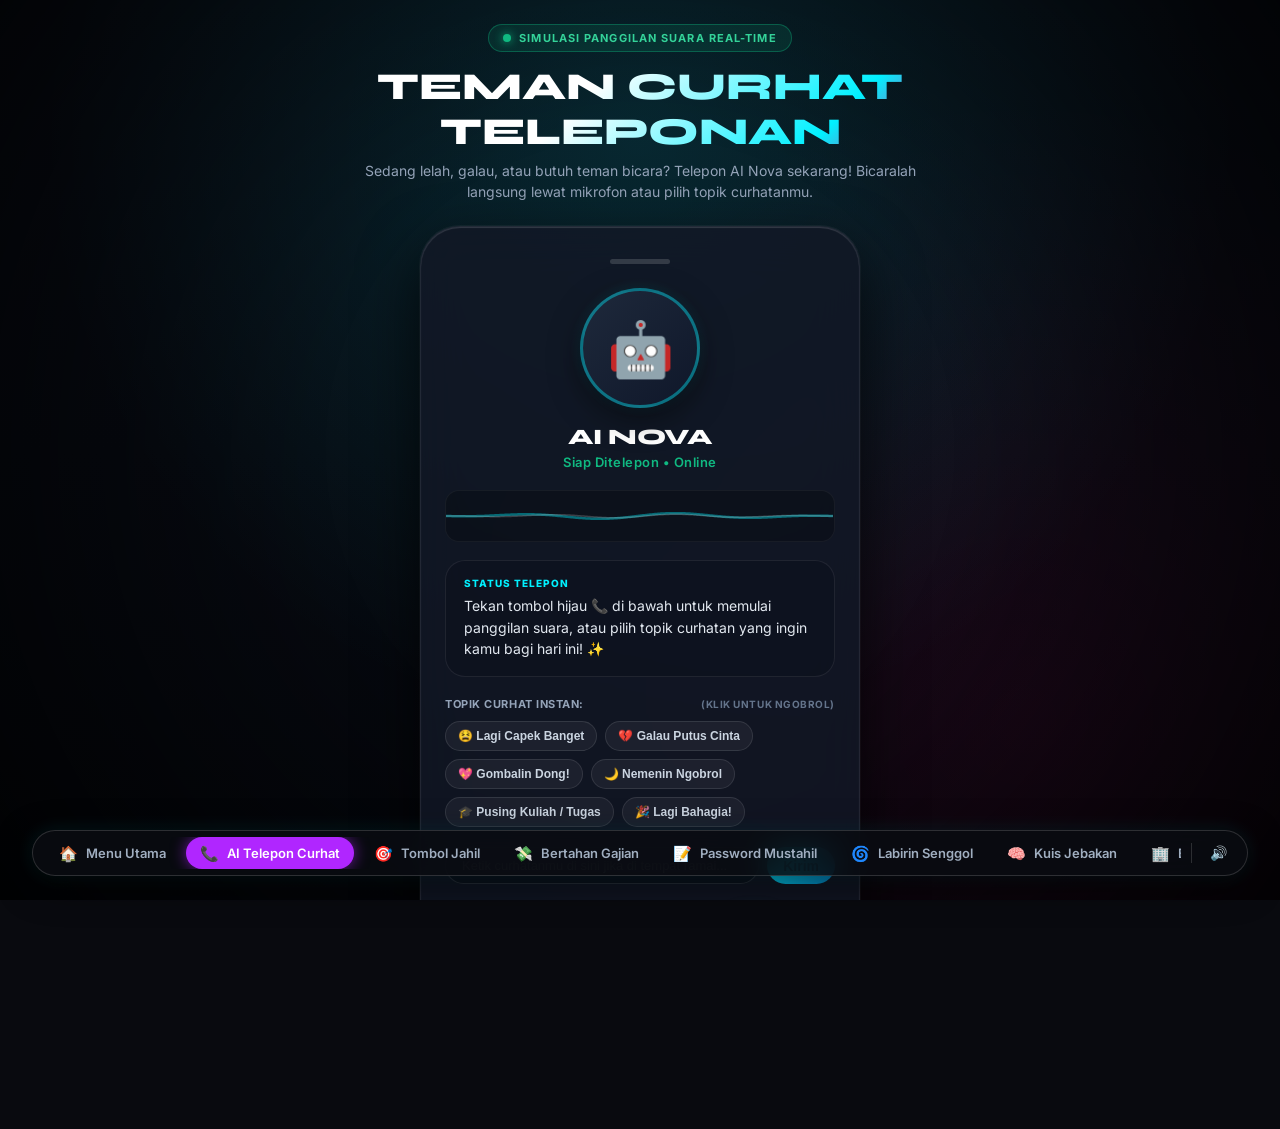
==== ai-call.html @ 05ef11a6 "feat: revamp AI into AI Nova interactive voice phone call simulation" ====
<!DOCTYPE html>
<html lang="id">
<head>
  <meta charset="UTF-8">
  <meta name="viewport" content="width=device-width, initial-scale=1.0">
  <title>AI Nova // Teleponan Curhat &amp; Gombal</title>
  <link rel="stylesheet" href="css/common.css">
  <link rel="stylesheet" href="css/ai-call.css">
</head>
<body class="ai-call-page">

  <!-- Header Section -->
  <header class="call-header">
    <div class="call-badge">
      <span class="call-pulse-dot"></span>
      <span>SIMULASI PANGGILAN SUARA REAL-TIME</span>
    </div>
    <h1 class="call-title">TEMAN CURHAT TELEPONAN</h1>
    <p class="call-subtitle">
      Sedang lelah, galau, atau butuh teman bicara? Telepon AI Nova sekarang! Bicaralah langsung lewat mikrofon atau pilih topik curhatanmu.
    </p>
  </header>

  <!-- Main Smartphone Mockup Screen -->
  <main class="phone-container" id="phoneContainer">
    <!-- Top Notch -->
    <div class="phone-speaker-notch"></div>

    <!-- Caller Profile -->
    <div class="caller-profile">
      <div class="avatar-wrapper">
        <div class="avatar-halo"></div>
        <div class="avatar-circle" id="avatarCircle">
          🤖
        </div>
      </div>
      <h2 class="caller-name" id="callerName">AI NOVA</h2>
      <div class="call-status" id="callStatus">
        Siap Ditelepon • Online
      </div>
    </div>

    <!-- Audio Soundwave Visualizer -->
    <div class="soundwave-box">
      <canvas id="soundwaveCanvas"></canvas>
    </div>

    <!-- Live Subtitle / Captions -->
    <div class="caption-card">
      <div class="caption-label" id="captionLabel">
        STATUS TELEPON
      </div>
      <div class="caption-text" id="captionText">
        Tekan tombol hijau 📞 di bawah untuk memulai panggilan suara, atau pilih topik curhatan yang ingin kamu bagi hari ini! ✨
      </div>
    </div>

    <!-- Quick Topic Chips -->
    <div class="topic-pills-container">
      <div class="topic-header">
        <span>Topik Curhat Instan:</span>
        <span style="font-size: 10px; color: #64748b;">(Klik untuk ngobrol)</span>
      </div>
      <div class="topic-chips">
        <button class="chip-btn" data-topic="capek">😫 Lagi Capek Banget</button>
        <button class="chip-btn" data-topic="galau">💔 Galau Putus Cinta</button>
        <button class="chip-btn" data-topic="gombal">💖 Gombalin Dong!</button>
        <button class="chip-btn" data-topic="kesepian">🌙 Nemenin Ngobrol</button>
        <button class="chip-btn" data-topic="kuliah">🎓 Pusing Kuliah / Tugas</button>
        <button class="chip-btn" data-topic="senang">🎉 Lagi Bahagia!</button>
      </div>
    </div>

    <!-- Text Chat Input Row -->
    <div class="call-input-row">
      <input type="text" class="call-input" id="chatInput" placeholder="Ketik curhatanmu di sini jika di tempat ramai..." autocomplete="off">
      <button class="call-send-btn" id="btnSendChat" title="Kirim Pesan">Kirim</button>
    </div>

    <!-- In-Call Keypad Control Buttons -->
    <div class="phone-controls-row">
      <!-- Mute Toggle -->
      <button class="ctrl-btn" id="btnMute" title="Mute Mikrofon">
        🎙️
        <span class="ctrl-label">Mute</span>
      </button>

      <!-- Mic Voice Recognition -->
      <button class="ctrl-btn" id="btnMic" title="Tekan untuk Bicara (Speech-to-Text)">
        🗣️
        <span class="ctrl-label">Bicara</span>
      </button>

      <!-- Speaker Toggle -->
      <button class="ctrl-btn" id="btnSpeaker" title="Speaker Suara AI">
        🔊
        <span class="ctrl-label">Speaker</span>
      </button>

      <!-- Main Action: Start Call (Green) -->
      <button class="call-btn-main btn-start-call" id="btnStartCall" title="Mulai Telepon">
        📞
      </button>

      <!-- Main Action: End Call (Red - initially hidden) -->
      <button class="call-btn-main btn-end-call" id="btnEndCall" style="display: none;" title="Tutup Telepon">
        🔴
      </button>
    </div>
  </main>

  <!-- Scripts -->
  <script src="js/audio-fx.js"></script>
  <script src="js/nav-bar.js"></script>
  <script src="js/ai-call.js"></script>
</body>
</html>
---- css/common.css ----
@import url('https://fonts.googleapis.com/css2?family=Fira+Code:wght@400;500;700&family=Inter:wght@300;400;600;800;900&family=Press+Start+2P&family=Syne:wght@700;800;900&family=VT323&display=swap');

:root {
  --font-mono: 'VT323', 'Fira Code', monospace;
  --font-sans: 'Inter', -apple-system, BlinkMacSystemFont, sans-serif;
  --font-display: 'Syne', sans-serif;
  --font-pixel: 'Press Start 2P', monospace;
  
  --bg-dark: #090a0f;
  --panel-bg: rgba(18, 20, 29, 0.85);
  --border-color: rgba(255, 255, 255, 0.12);
  
  --neon-green: #39ff14;
  --neon-amber: #ffb000;
  --neon-cyan: #00f0ff;
  --neon-purple: #b026ff;
  --neon-acid: #ccff00;
  --neon-red: #ff2a5f;
}

* {
  box-sizing: border-box;
  margin: 0;
  padding: 0;
}

html, body {
  width: 100%;
  height: 100%;
  background-color: var(--bg-dark);
  color: #fff;
  font-family: var(--font-sans);
  overflow-x: hidden;
}

/* Universal Floating Switcher Dock */
.showcase-dock {
  position: fixed;
  bottom: 24px;
  left: 50%;
  transform: translateX(-50%);
  z-index: 99999;
  display: flex;
  align-items: center;
  gap: 8px;
  background: rgba(10, 12, 18, 0.88);
  backdrop-filter: blur(16px);
  -webkit-backdrop-filter: blur(16px);
  border: 1px solid rgba(255, 255, 255, 0.15);
  padding: 6px 12px;
  border-radius: 9999px;
  box-shadow: 0 10px 35px rgba(0, 0, 0, 0.6), 0 0 20px rgba(0, 240, 255, 0.1);
  transition: all 0.3s cubic-bezier(0.16, 1, 0.3, 1);
  user-select: none;
  max-width: 95vw;
}

.dock-scroll-wrapper {
  display: flex;
  align-items: center;
  gap: 6px;
  overflow-x: auto;
  scrollbar-width: none; /* Firefox */
}

.dock-scroll-wrapper::-webkit-scrollbar {
  display: none; /* Chrome/Safari */
}

.showcase-dock:hover {
  border-color: rgba(255, 255, 255, 0.3);
  box-shadow: 0 14px 40px rgba(0, 0, 0, 0.75), 0 0 25px rgba(0, 240, 255, 0.2);
}

.dock-item {
  display: flex;
  align-items: center;
  gap: 8px;
  padding: 8px 14px;
  border-radius: 9999px;
  color: #a0aec0;
  text-decoration: none;
  font-size: 13px;
  font-weight: 600;
  transition: all 0.2s ease;
  white-space: nowrap;
}

.dock-item span.icon {
  font-size: 15px;
  line-height: 1;
}

.dock-item:hover {
  color: #fff;
  background: rgba(255, 255, 255, 0.08);
}

.dock-item.active {
  color: #000;
  background: #fff;
  box-shadow: 0 0 15px rgba(255, 255, 255, 0.4);
}

.dock-item.active.terminal-theme {
  background: var(--neon-green);
  color: #000;
  box-shadow: 0 0 15px rgba(57, 255, 20, 0.6);
}

.dock-item.active.button-theme {
  background: var(--neon-purple);
  color: #fff;
  box-shadow: 0 0 15px rgba(176, 38, 255, 0.6);
}

.dock-item.active.payday-theme {
  background: #10b981;
  color: #000;
  box-shadow: 0 0 15px rgba(16, 185, 129, 0.6);
}

.dock-item.active.cyberpunk-theme {
  background: var(--neon-acid);
  color: #000;
  box-shadow: 0 0 15px rgba(204, 255, 0, 0.6);
}

.dock-divider {
  width: 1px;
  height: 20px;
  background: rgba(255, 255, 255, 0.15);
  margin: 0 2px;
}

.dock-sound-btn {
  background: transparent;
  border: none;
  color: #a0aec0;
  cursor: pointer;
  padding: 8px;
  border-radius: 50%;
  display: flex;
  align-items: center;
  justify-content: center;
  font-size: 14px;
  transition: all 0.2s ease;
}

.dock-sound-btn:hover {
  color: #fff;
  background: rgba(255, 255, 255, 0.1);
}

.dock-sound-btn.muted {
  opacity: 0.5;
}

@media (max-width: 768px) {
  .showcase-dock {
    bottom: 12px;
    padding: 4px 6px;
    max-width: 95vw;
    overflow-x: auto;
  }
  .dock-item {
    padding: 6px 10px;
    font-size: 11px;
    gap: 5px;
  }
  .dock-item span.text {
    display: none;
  }
  .dock-item span.icon {
    font-size: 16px;
  }
}
---- css/ai-call.css ----
/* AI Phone Call Simulation - Teman Curhat & Gombal Stylesheet */

:root {
  --call-bg: #090d16;
  --call-card-bg: rgba(18, 24, 38, 0.85);
  --call-border: rgba(255, 255, 255, 0.08);
  --call-primary: #10b981;
  --call-danger: #ef4444;
  --call-accent: #00f0ff;
  --call-glow: #ff007f;
  --call-text: #f8fafc;
  --call-subtext: #94a3b8;
  --call-gold: #f59e0b;
}

* {
  box-sizing: border-box;
  margin: 0;
  padding: 0;
}

body.ai-call-page {
  background-color: var(--call-bg);
  background-image: 
    radial-gradient(circle at 50% 15%, rgba(0, 240, 255, 0.12) 0%, transparent 60%),
    radial-gradient(circle at 80% 80%, rgba(255, 0, 127, 0.08) 0%, transparent 50%),
    linear-gradient(180deg, #090d16 0%, #05070c 100%);
  color: var(--call-text);
  font-family: 'Inter', -apple-system, BlinkMacSystemFont, 'Segoe UI', Roboto, sans-serif;
  min-height: 100vh;
  display: flex;
  flex-direction: column;
  align-items: center;
  justify-content: flex-start;
  padding: 24px 16px 120px;
  overflow-x: hidden;
  position: relative;
}

/* Background Ambient Glow */
body.ai-call-page::before {
  content: '';
  position: fixed;
  top: 0; left: 0; right: 0; bottom: 0;
  background: radial-gradient(circle at center, transparent 40%, rgba(0, 0, 0, 0.7) 100%);
  pointer-events: none;
  z-index: 1;
}

/* Header Container */
.call-header {
  text-align: center;
  margin-bottom: 24px;
  position: relative;
  z-index: 5;
  max-width: 600px;
}

.call-badge {
  display: inline-flex;
  align-items: center;
  gap: 8px;
  padding: 6px 14px;
  background: rgba(16, 185, 129, 0.12);
  border: 1px solid rgba(16, 185, 129, 0.35);
  border-radius: 999px;
  font-size: 11px;
  font-weight: 700;
  letter-spacing: 0.1em;
  color: #34d399;
  text-transform: uppercase;
  margin-bottom: 12px;
}

.call-pulse-dot {
  width: 8px;
  height: 8px;
  background-color: #10b981;
  border-radius: 50%;
  box-shadow: 0 0 10px #10b981;
  animation: callPulse 1.4s infinite;
}

@keyframes callPulse {
  0% { transform: scale(0.9); opacity: 0.7; }
  50% { transform: scale(1.3); opacity: 1; }
  100% { transform: scale(0.9); opacity: 0.7; }
}

.call-title {
  font-family: 'Syne', sans-serif;
  font-size: clamp(26px, 4.5vw, 38px);
  font-weight: 900;
  background: linear-gradient(135deg, #fff 40%, var(--call-accent) 80%, var(--call-glow) 100%);
  -webkit-background-clip: text;
  -webkit-text-fill-color: transparent;
  margin-bottom: 6px;
}

.call-subtitle {
  font-size: 14px;
  color: var(--call-subtext);
  line-height: 1.5;
}

/* Smartphone Container Mockup */
.phone-container {
  width: 100%;
  max-width: 440px;
  background: var(--call-card-bg);
  border: 1px solid var(--call-border);
  backdrop-filter: blur(24px);
  border-radius: 40px;
  box-shadow: 
    0 25px 60px rgba(0, 0, 0, 0.7),
    0 0 0 1px rgba(255, 255, 255, 0.05),
    inset 0 1px 1px rgba(255, 255, 255, 0.15);
  padding: 32px 24px 28px;
  display: flex;
  flex-direction: column;
  align-items: center;
  position: relative;
  z-index: 5;
  transition: transform 0.3s ease, box-shadow 0.3s ease;
}

/* Phone Speaker Notch */
.phone-speaker-notch {
  width: 60px;
  height: 5px;
  background: rgba(255, 255, 255, 0.15);
  border-radius: 999px;
  margin-bottom: 24px;
}

/* Caller Profile Section */
.caller-profile {
  display: flex;
  flex-direction: column;
  align-items: center;
  text-align: center;
  margin-bottom: 20px;
}

.avatar-wrapper {
  position: relative;
  width: 120px;
  height: 120px;
  margin-bottom: 16px;
}

.avatar-halo {
  position: absolute;
  top: -10px; left: -10px; right: -10px; bottom: -10px;
  border-radius: 50%;
  background: radial-gradient(circle, rgba(0, 240, 255, 0.35) 0%, transparent 70%);
  animation: haloPulse 2.5s infinite ease-in-out;
  pointer-events: none;
}

@keyframes haloPulse {
  0% { transform: scale(0.95); opacity: 0.4; }
  50% { transform: scale(1.15); opacity: 0.85; }
  100% { transform: scale(0.95); opacity: 0.4; }
}

.avatar-circle {
  width: 100%;
  height: 100%;
  border-radius: 50%;
  background: linear-gradient(135deg, #1e293b 0%, #0f172a 100%);
  border: 3px solid rgba(0, 240, 255, 0.4);
  display: flex;
  justify-content: center;
  align-items: center;
  font-size: 54px;
  box-shadow: 0 10px 30px rgba(0, 0, 0, 0.5);
  position: relative;
  z-index: 2;
  transition: border-color 0.3s, transform 0.3s;
}

.avatar-circle.is-talking {
  border-color: var(--call-glow);
  box-shadow: 0 0 35px rgba(255, 0, 127, 0.6);
  animation: avatarBounce 0.4s infinite alternate ease-in-out;
}

@keyframes avatarBounce {
  0% { transform: scale(1); }
  100% { transform: scale(1.05); }
}

.caller-name {
  font-family: 'Syne', sans-serif;
  font-size: 22px;
  font-weight: 800;
  letter-spacing: -0.02em;
  color: #fff;
  margin-bottom: 4px;
}

.call-status {
  font-size: 13px;
  color: #10b981;
  font-weight: 600;
  letter-spacing: 0.04em;
  display: flex;
  align-items: center;
  gap: 6px;
}

.call-status.calling {
  color: #f59e0b;
  animation: blinkStatus 1s infinite alternate;
}

.call-status.ended {
  color: #ef4444;
}

@keyframes blinkStatus {
  from { opacity: 0.5; }
  to { opacity: 1; }
}

/* Soundwave Visualizer Canvas */
.soundwave-box {
  width: 100%;
  height: 52px;
  background: rgba(0, 0, 0, 0.25);
  border-radius: 14px;
  border: 1px solid rgba(255, 255, 255, 0.05);
  display: flex;
  justify-content: center;
  align-items: center;
  margin-bottom: 18px;
  overflow: hidden;
}

#soundwaveCanvas {
  width: 100%;
  height: 100%;
}

/* Live Caption / Subtitles Box */
.caption-card {
  width: 100%;
  min-height: 110px;
  max-height: 150px;
  background: rgba(13, 18, 30, 0.7);
  border: 1px solid rgba(255, 255, 255, 0.08);
  border-radius: 20px;
  padding: 16px 18px;
  display: flex;
  flex-direction: column;
  justify-content: flex-start;
  margin-bottom: 20px;
  overflow-y: auto;
  position: relative;
}

.caption-label {
  font-size: 10px;
  font-weight: 800;
  color: var(--call-accent);
  letter-spacing: 0.1em;
  text-transform: uppercase;
  margin-bottom: 6px;
  display: flex;
  align-items: center;
  gap: 6px;
}

.caption-text {
  font-size: 14px;
  line-height: 1.55;
  color: #e2e8f0;
  word-break: break-word;
}

/* Quick Topic Pills */
.topic-pills-container {
  width: 100%;
  margin-bottom: 20px;
}

.topic-header {
  font-size: 11px;
  font-weight: 700;
  color: var(--call-subtext);
  text-transform: uppercase;
  letter-spacing: 0.05em;
  margin-bottom: 10px;
  display: flex;
  justify-content: space-between;
  align-items: center;
}

.topic-chips {
  display: flex;
  flex-wrap: wrap;
  gap: 8px;
}

.chip-btn {
  background: rgba(255, 255, 255, 0.05);
  border: 1px solid rgba(255, 255, 255, 0.1);
  color: #cbd5e1;
  font-size: 12px;
  font-weight: 600;
  padding: 7px 12px;
  border-radius: 999px;
  cursor: pointer;
  transition: all 0.2s ease;
  user-select: none;
}

.chip-btn:hover {
  background: rgba(0, 240, 255, 0.15);
  border-color: var(--call-accent);
  color: #fff;
  transform: translateY(-1px);
}

.chip-btn:active {
  transform: scale(0.96);
}

/* Custom Text Chat Form */
.call-input-row {
  width: 100%;
  display: flex;
  gap: 8px;
  margin-bottom: 24px;
}

.call-input {
  flex: 1;
  background: rgba(10, 15, 26, 0.85);
  border: 1px solid rgba(255, 255, 255, 0.12);
  border-radius: 999px;
  padding: 10px 16px;
  color: #fff;
  font-size: 13px;
  outline: none;
  transition: border-color 0.2s;
}

.call-input:focus {
  border-color: var(--call-accent);
  box-shadow: 0 0 10px rgba(0, 240, 255, 0.25);
}

.call-send-btn {
  background: linear-gradient(135deg, var(--call-accent) 0%, #0284c7 100%);
  color: #04101d;
  border: none;
  font-weight: 800;
  font-size: 14px;
  padding: 0 16px;
  border-radius: 999px;
  cursor: pointer;
  transition: transform 0.15s;
}

.call-send-btn:hover {
  transform: scale(1.04);
}

/* Phone Action Controls (Keypad Row) */
.phone-controls-row {
  display: flex;
  justify-content: center;
  align-items: center;
  gap: 22px;
  width: 100%;
  margin-top: 4px;
}

.ctrl-btn {
  width: 54px;
  height: 54px;
  border-radius: 50%;
  background: rgba(255, 255, 255, 0.08);
  border: 1px solid rgba(255, 255, 255, 0.12);
  color: #fff;
  font-size: 20px;
  display: flex;
  flex-direction: column;
  justify-content: center;
  align-items: center;
  cursor: pointer;
  transition: all 0.2s;
}

.ctrl-btn:hover {
  background: rgba(255, 255, 255, 0.15);
  transform: translateY(-2px);
}

.ctrl-btn.active {
  background: rgba(0, 240, 255, 0.25);
  border-color: var(--call-accent);
  color: var(--call-accent);
}

.ctrl-label {
  font-size: 9px;
  font-weight: 600;
  color: var(--call-subtext);
  margin-top: 4px;
}

/* Big Call Buttons */
.call-btn-main {
  width: 68px;
  height: 68px;
  border-radius: 50%;
  border: none;
  color: #fff;
  font-size: 28px;
  display: flex;
  justify-content: center;
  align-items: center;
  cursor: pointer;
  box-shadow: 0 12px 25px rgba(0, 0, 0, 0.4);
  transition: transform 0.2s, box-shadow 0.2s;
}

.call-btn-main:hover {
  transform: scale(1.08);
}

.call-btn-main:active {
  transform: scale(0.95);
}

.btn-end-call {
  background: linear-gradient(135deg, #ef4444 0%, #dc2626 100%);
  box-shadow: 0 8px 24px rgba(239, 68, 68, 0.4);
}

.btn-start-call {
  background: linear-gradient(135deg, #10b981 0%, #059669 100%);
  box-shadow: 0 8px 24px rgba(16, 185, 129, 0.4);
}

/* Mic Active Listening Pulsing */
.ctrl-btn.mic-listening {
  background: rgba(239, 68, 68, 0.25) !important;
  border-color: #ef4444 !important;
  color: #ef4444 !important;
  animation: micPulse 1.2s infinite;
}

@keyframes micPulse {
  0% { transform: scale(1); box-shadow: 0 0 0 0 rgba(239, 68, 68, 0.7); }
  70% { transform: scale(1.1); box-shadow: 0 0 0 12px rgba(239, 68, 68, 0); }
  100% { transform: scale(1); box-shadow: 0 0 0 0 rgba(239, 68, 68, 0); }
}

/* Responsiveness */
@media (max-width: 480px) {
  .phone-container {
    padding: 24px 18px 20px;
    border-radius: 32px;
  }
  .avatar-wrapper {
    width: 100px;
    height: 100px;
  }
  .avatar-circle {
    font-size: 44px;
  }
  .phone-controls-row {
    gap: 14px;
  }
  .ctrl-btn {
    width: 48px;
    height: 48px;
    font-size: 18px;
  }
  .call-btn-main {
    width: 62px;
    height: 62px;
    font-size: 24px;
  }
}
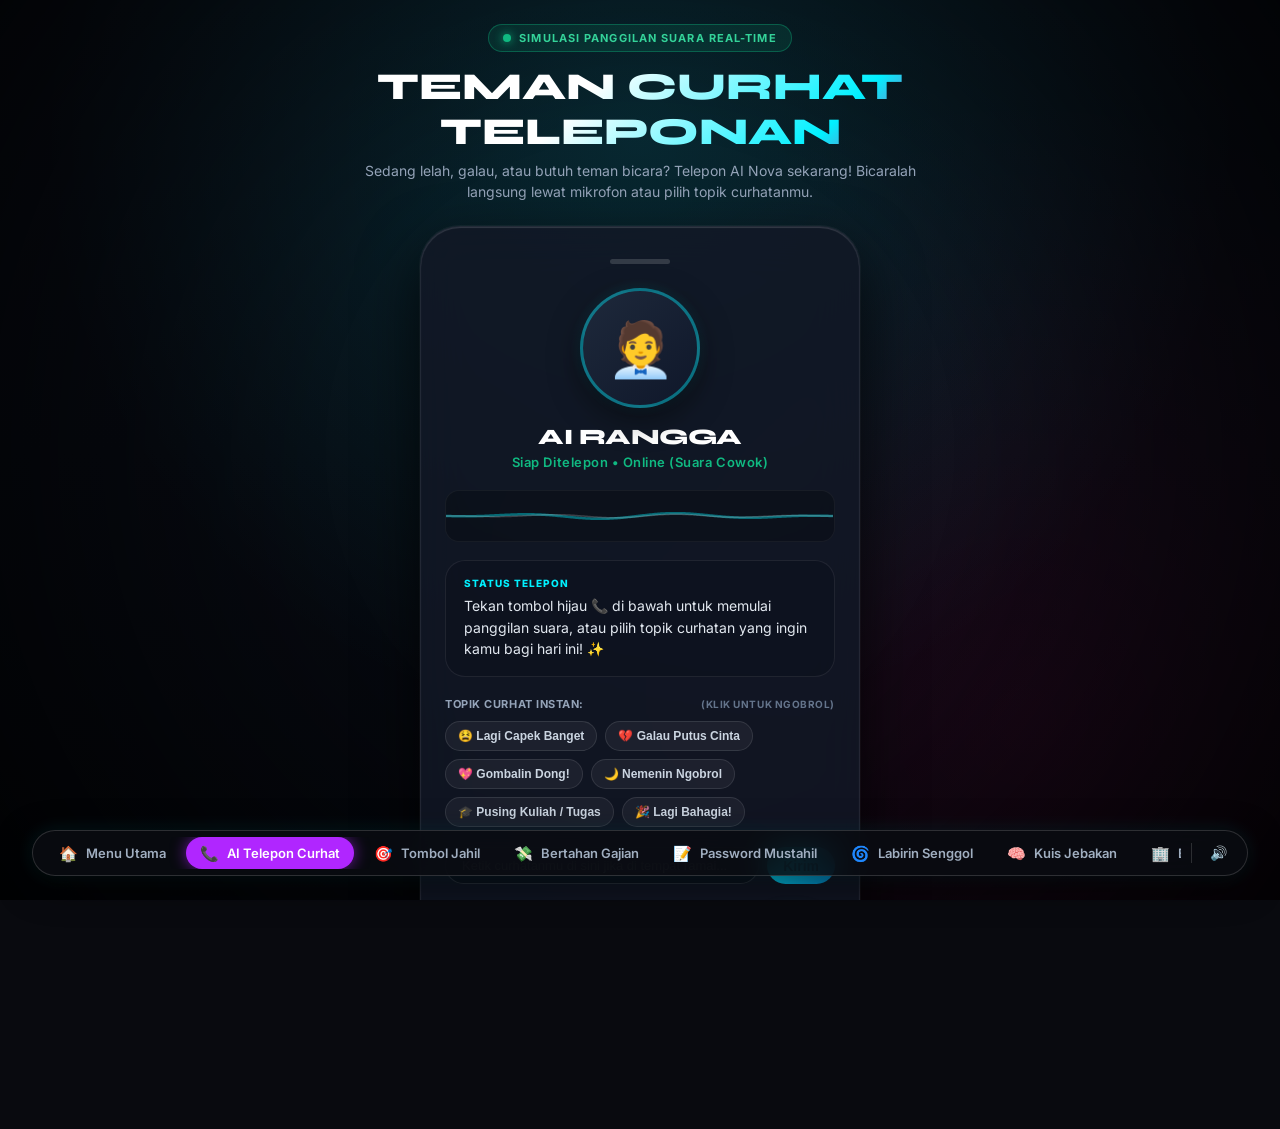
==== commit f4576b9b: "feat: add male voice persona AI Rangga with deep baritone pitch and voice gender toggle" ====
--- a/ai-call.html
+++ b/ai-call.html
@@ -31,12 +31,12 @@
       <div class="avatar-wrapper">
         <div class="avatar-halo"></div>
         <div class="avatar-circle" id="avatarCircle">
-          🤖
+          🧑‍💼
         </div>
       </div>
-      <h2 class="caller-name" id="callerName">AI NOVA</h2>
+      <h2 class="caller-name" id="callerName">AI RANGGA</h2>
       <div class="call-status" id="callStatus">
-        Siap Ditelepon • Online
+        Siap Ditelepon • Online (Suara Cowok)
       </div>
     </div>
 
@@ -79,6 +79,12 @@
 
     <!-- In-Call Keypad Control Buttons -->
     <div class="phone-controls-row">
+      <!-- Voice Gender Toggle (Cowok / Cewek) -->
+      <button class="ctrl-btn active" id="btnVoiceGender" title="Ganti Karakter Suara: Cowok / Cewek">
+        👨
+        <span class="ctrl-label">Cowok</span>
+      </button>
+
       <!-- Mute Toggle -->
       <button class="ctrl-btn" id="btnMute" title="Mute Mikrofon">
         🎙️
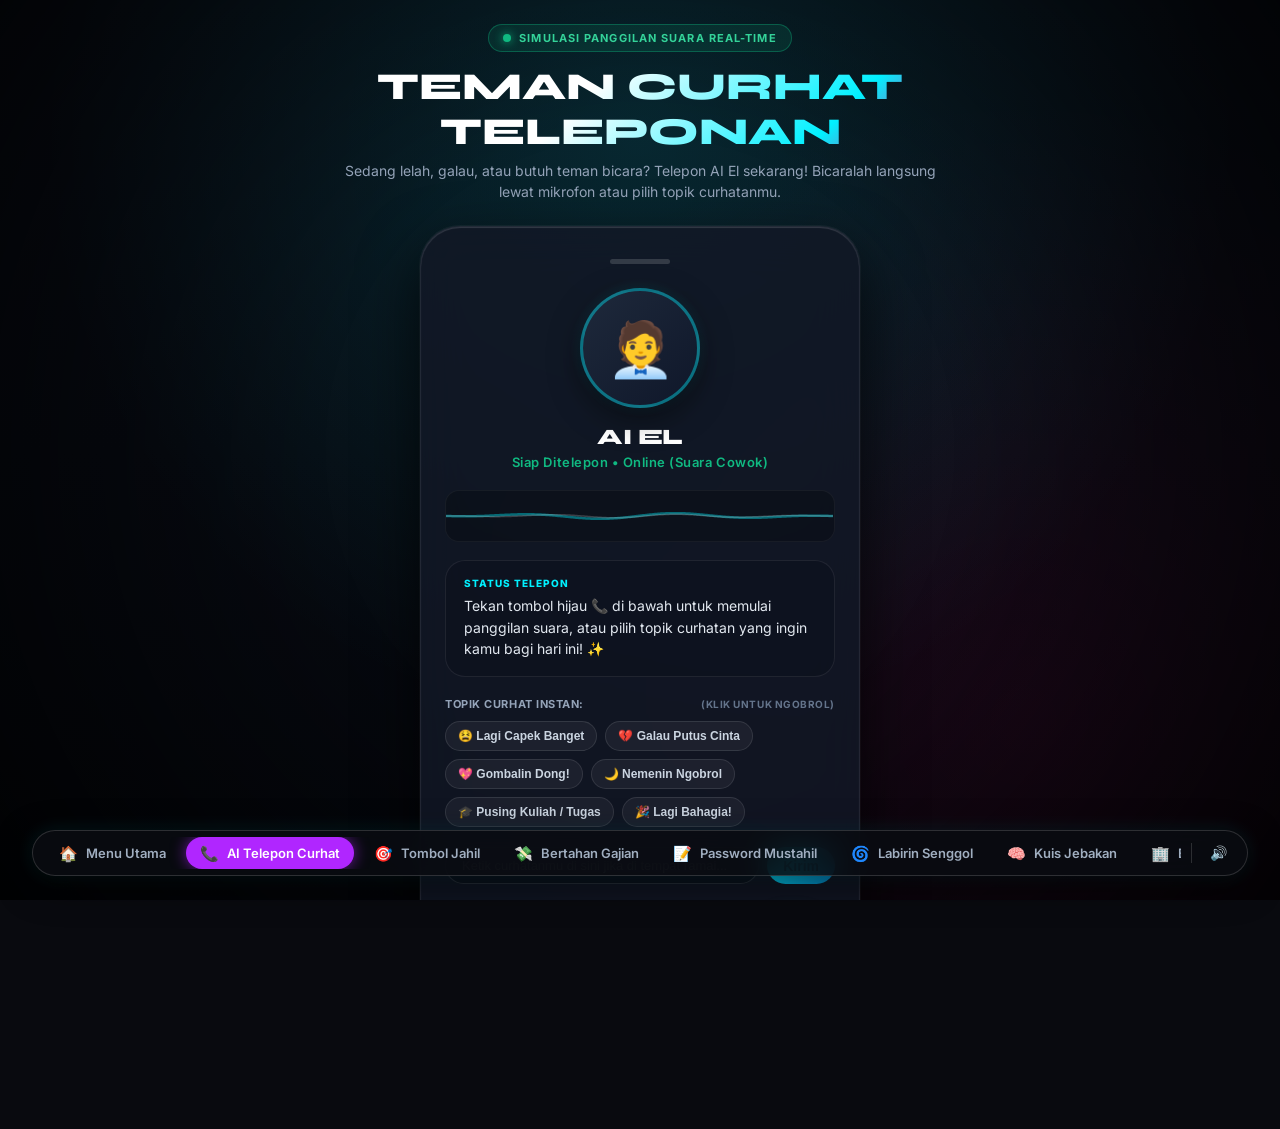
==== commit c197c929: "feat: rename AI persona to AI El" ====
--- a/ai-call.html
+++ b/ai-call.html
@@ -3,7 +3,7 @@
 <head>
   <meta charset="UTF-8">
   <meta name="viewport" content="width=device-width, initial-scale=1.0">
-  <title>AI Nova // Teleponan Curhat &amp; Gombal</title>
+  <title>AI El // Teleponan Curhat &amp; Gombal</title>
   <link rel="stylesheet" href="css/common.css">
   <link rel="stylesheet" href="css/ai-call.css">
 </head>
@@ -17,7 +17,7 @@
     </div>
     <h1 class="call-title">TEMAN CURHAT TELEPONAN</h1>
     <p class="call-subtitle">
-      Sedang lelah, galau, atau butuh teman bicara? Telepon AI Nova sekarang! Bicaralah langsung lewat mikrofon atau pilih topik curhatanmu.
+      Sedang lelah, galau, atau butuh teman bicara? Telepon AI El sekarang! Bicaralah langsung lewat mikrofon atau pilih topik curhatanmu.
     </p>
   </header>
 
@@ -34,7 +34,7 @@
           🧑‍💼
         </div>
       </div>
-      <h2 class="caller-name" id="callerName">AI RANGGA</h2>
+      <h2 class="caller-name" id="callerName">AI EL</h2>
       <div class="call-status" id="callStatus">
         Siap Ditelepon • Online (Suara Cowok)
       </div>
